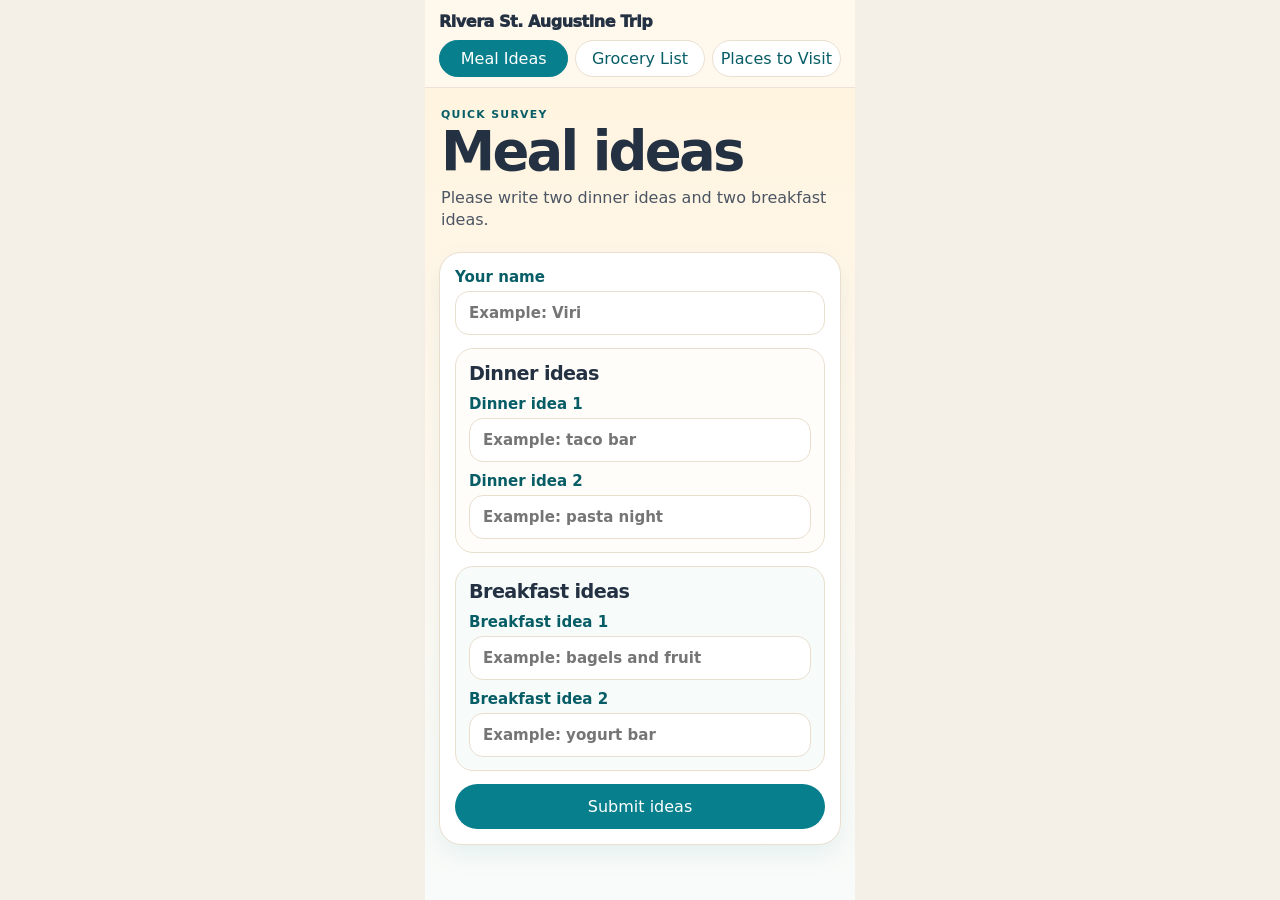
==== index.html @ d0455b71 "Initial Rivera St Augustine trip planner" ====
<!doctype html>
<html lang="en">
<head>
  <meta charset="utf-8" />
  <meta name="viewport" content="width=device-width, initial-scale=1" />
  <title>Rivera St. Augustine Trip</title>
  <link rel="stylesheet" href="styles.css" />
</head>
<body>
  <main class="app">
    <header class="site-header">
      <div class="site-title">Rivera St. Augustine Trip</div>
      <nav class="tabs" aria-label="Trip planner sections">
        <button class="tab active" type="button" data-tab="meal-ideas" aria-current="page">Meal Ideas</button>
        <button class="tab" type="button" data-tab="grocery-list">Grocery List</button>
        <button class="tab" type="button" data-tab="places-to-visit">Places to Visit</button>
      </nav>
    </header>

    <div id="meal-ideas" class="page active-page">
      <section class="hero">
        <p class="eyebrow">Quick survey</p>
        <h1>Meal ideas</h1>
        <p>Please write two dinner ideas and two breakfast ideas.</p>
      </section>

      <section class="card form-card">
        <form id="ideaForm" class="stack">
          <label>Your name
            <input id="personName" autocomplete="name" placeholder="Example: Viri" />
          </label>

          <div class="mini-section dinner-box">
            <h2>Dinner ideas</h2>
            <label>Dinner idea 1
              <input id="dinnerOne" placeholder="Example: taco bar" />
            </label>
            <label>Dinner idea 2
              <input id="dinnerTwo" placeholder="Example: pasta night" />
            </label>
          </div>

          <div class="mini-section breakfast-box">
            <h2>Breakfast ideas</h2>
            <label>Breakfast idea 1
              <input id="breakfastOne" placeholder="Example: bagels and fruit" />
            </label>
            <label>Breakfast idea 2
              <input id="breakfastTwo" placeholder="Example: yogurt bar" />
            </label>
          </div>

          <button type="submit">Submit ideas</button>
          <p id="saveMessage" class="save-message" hidden>Thank you — your ideas were saved on this phone.</p>
        </form>
      </section>
    </div>

    <div id="grocery-list" class="page" hidden>
      <section class="hero compact-hero">
        <p class="eyebrow">Coming next</p>
        <h1>Grocery list</h1>
        <p>This will become the shopping checklist after the meals are chosen.</p>
      </section>

      <section class="card grocery-card">
        <div id="groceryChecklist" class="grocery-checklist"></div>
      </section>
    </div>

    <div id="places-to-visit" class="page" hidden>
      <section class="hero compact-hero">
        <p class="eyebrow">Things to do</p>
        <h1>Places to visit</h1>
        <p>Suggest touristy places or activities we may want to do besides the beach.</p>
      </section>

      <section class="card form-card">
        <form id="placesForm" class="stack">
          <label>Your name
            <input id="placePersonName" autocomplete="name" placeholder="Example: Viri" />
          </label>
          <div class="mini-section places-box">
            <h2>Suggestions</h2>
            <label>Place or activity 1
              <input id="placeOne" placeholder="Example: lighthouse" />
            </label>
            <label>Place or activity 2
              <input id="placeTwo" placeholder="Example: old town trolley" />
            </label>
          </div>
          <button type="submit">Submit places</button>
          <p id="placesSaveMessage" class="save-message" hidden>Thank you — your places were saved on this phone.</p>
        </form>
      </section>

      <section class="card places-list-card">
        <div class="section-head">
          <div>
            <p class="eyebrow">Already suggested</p>
            <h2>Places & activities</h2>
          </div>
          <span id="placesCount" class="pill soft">0 ideas</span>
        </div>
        <div id="placesList" class="places-list"></div>
      </section>
    </div>
  </main>

  <script src="script.js"></script>
</body>
</html>
---- styles.css ----
:root {
  --bg: #fff8ee;
  --card: #ffffff;
  --ink: #233142;
  --muted: #6b7280;
  --line: #eadfce;
  --sea: #087f8c;
  --sea-dark: #075d66;
  --soft: #f7fbfa;
  font-family: Inter, ui-sans-serif, system-ui, -apple-system, BlinkMacSystemFont, "Segoe UI", sans-serif;
}
* { box-sizing: border-box; }
body {
  margin: 0;
  background: linear-gradient(180deg, #fff3dc 0%, var(--bg) 52%, #f8fbfa 100%);
  color: var(--ink);
}
.app {
  width: min(430px, 100%);
  margin: 0 auto;
  padding: 18px 14px 32px;
}
.site-header {
  position: sticky;
  top: 0;
  z-index: 5;
  margin: -18px -14px 10px;
  padding: 12px 14px 10px;
  background: rgba(255, 248, 238, .94);
  backdrop-filter: blur(10px);
  border-bottom: 1px solid rgba(234, 223, 206, .8);
}
.site-title {
  font-weight: 950;
  letter-spacing: -.03em;
  margin-bottom: 9px;
}
.tabs {
  display: grid;
  grid-template-columns: repeat(3, 1fr);
  gap: 7px;
}
.tab {
  text-align: center;
  text-decoration: none;
  border-radius: 999px;
  padding: 8px 6px;
  font-weight: 900;
  font-size: .82rem;
  border: 1px solid var(--line);
  background: white;
  color: var(--sea-dark);
  font: inherit;
  cursor: pointer;
}
.tab.active {
  background: var(--sea);
  color: white;
  border-color: var(--sea);
}
.tab.disabled {
  color: #9a8f80;
  background: #fffaf1;
}
.hero { padding: 10px 2px 12px; }
.eyebrow {
  margin: 0 0 6px;
  color: var(--sea-dark);
  text-transform: uppercase;
  letter-spacing: .12em;
  font-size: .68rem;
  font-weight: 900;
}
h1 { margin: 0; font-size: clamp(2.45rem, 14vw, 3.4rem); line-height: .92; letter-spacing: -.05em; }
.hero p:not(.eyebrow) {
  margin: 10px 0 0;
  color: #4b5563;
  line-height: 1.35;
  font-size: 1rem;
}
.card {
  background: var(--card);
  border: 1px solid var(--line);
  border-radius: 22px;
  padding: 15px;
  margin: 10px 0;
  box-shadow: 0 10px 24px rgba(8, 127, 140, .08);
}
.stack { display: grid; gap: 13px; }
.mini-section {
  display: grid;
  gap: 10px;
  padding: 13px;
  border: 1px solid var(--line);
  border-radius: 18px;
  background: #fffdf9;
}
.breakfast-box { background: var(--soft); }
h2 { margin: 0; font-size: 1.2rem; letter-spacing: -.03em; }
label {
  display: grid;
  gap: 5px;
  color: var(--sea-dark);
  font-weight: 850;
  font-size: .94rem;
}
input {
  width: 100%;
  border: 1px solid var(--line);
  border-radius: 14px;
  padding: 12px 13px;
  color: var(--ink);
  background: white;
  font: inherit;
  outline: none;
}
input:focus { border-color: var(--sea); box-shadow: 0 0 0 4px rgba(8, 127, 140, .12); }
button {
  border: 0;
  border-radius: 999px;
  background: var(--sea);
  color: white;
  padding: 13px 14px;
  font-weight: 900;
  font: inherit;
  cursor: pointer;
}
button:active { transform: scale(.98); }
.save-message {
  margin: 0;
  padding: 11px 12px;
  border-radius: 14px;
  background: #eef8f6;
  color: var(--sea-dark);
  font-weight: 850;
  line-height: 1.35;
}
.section-head {
  display: flex;
  justify-content: space-between;
  align-items: flex-start;
  gap: 10px;
  margin-bottom: 12px;
}
.pill {
  flex: 0 0 auto;
  border-radius: 999px;
  padding: 5px 9px;
  background: #eef8f6;
  color: var(--sea-dark);
  font-size: .78rem;
  font-weight: 900;
}
.places-box { background: #fffdf9; }
.compact-hero h1 { font-size: clamp(2.1rem, 12vw, 2.9rem); }
.grocery-checklist { display: grid; gap: 12px; }
.grocery-day {
  border: 1px solid var(--line);
  border-radius: 18px;
  padding: 12px;
  background: #fffdf9;
}
.grocery-day h2 { margin: 0 0 10px; font-size: 1.2rem; }
.grocery-meal {
  border-top: 1px solid var(--line);
  padding-top: 10px;
  margin-top: 10px;
}
.grocery-meal:first-of-type { border-top: 0; padding-top: 0; margin-top: 0; }
.meal-head {
  display: flex;
  justify-content: space-between;
  align-items: center;
  gap: 10px;
  margin-bottom: 8px;
}
.meal-head h3 { margin: 0; font-size: 1rem; }
.add-item {
  padding: 8px 10px;
  font-size: .85rem;
  background: #eef8f6;
  color: var(--sea-dark);
}
.checklist { display: grid; gap: 7px; }
.empty-list { margin: 0; color: var(--muted); font-size: .9rem; }
.check-row {
  display: grid;
  grid-template-columns: auto 1fr auto;
  align-items: center;
  gap: 8px;
  color: var(--ink);
  background: white;
  border: 1px solid var(--line);
  border-radius: 13px;
  padding: 8px;
}
.check-row input { width: 18px; height: 18px; padding: 0; }
.places-list { display: grid; gap: 8px; }
.place-row {
  display: grid;
  grid-template-columns: 1fr auto;
  gap: 10px;
  align-items: center;
  border: 1px solid var(--line);
  border-radius: 15px;
  padding: 10px 11px;
  background: #fffdf9;
}
.place-row strong { display: block; font-size: 1rem; margin-bottom: 2px; }
.place-row span { color: var(--muted); font-size: .86rem; }
.icon { width: 30px; height: 30px; padding: 0; background: #ffe5e2; color: #b8443b; }
@media (min-width: 520px) {
  body { background: #f4efe7; }
  .app { background: linear-gradient(180deg, #fff3dc 0%, var(--bg) 52%, #f8fbfa 100%); min-height: 100vh; }
}
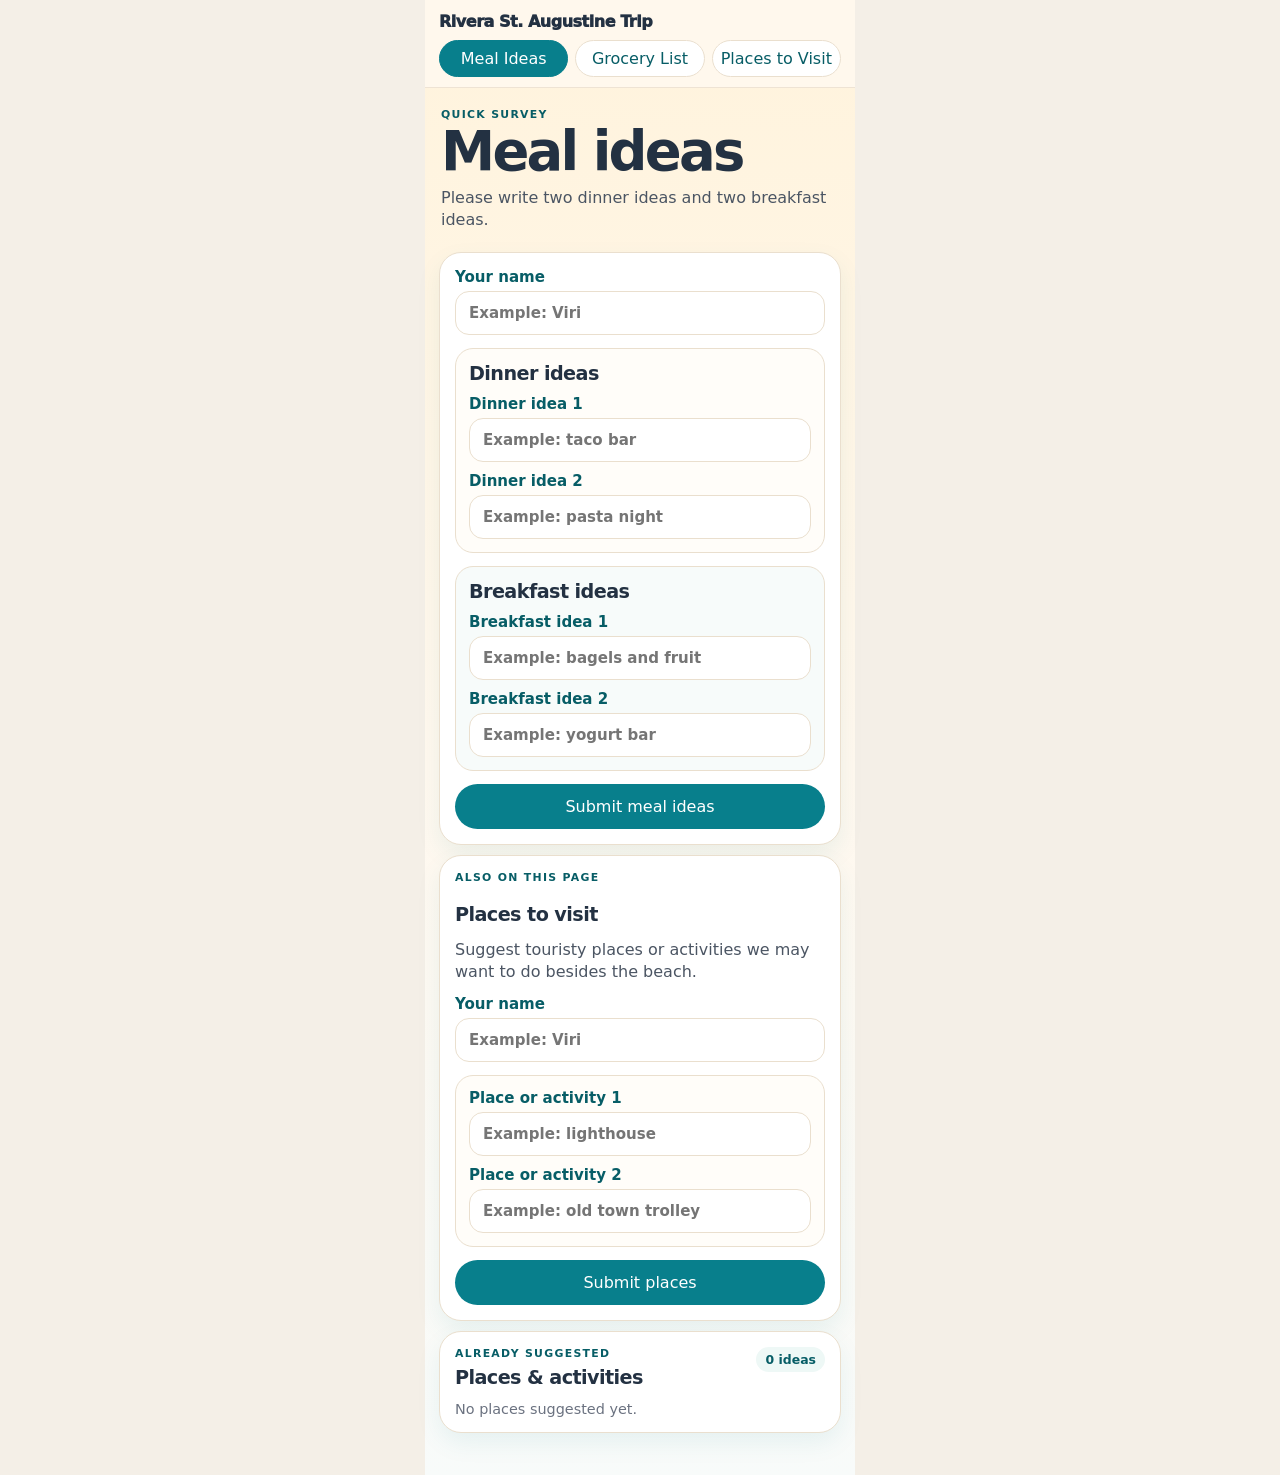
==== commit 236f27d1: "Move places survey under meal ideas" ====
--- a/index.html
+++ b/index.html
@@ -50,38 +50,20 @@
             </label>
           </div>
 
-          <button type="submit">Submit ideas</button>
-          <p id="saveMessage" class="save-message" hidden>Thank you — your ideas were saved on this phone.</p>
+          <button type="submit">Submit meal ideas</button>
+          <p id="saveMessage" class="save-message" hidden>Thank you — your meal ideas were saved on this phone.</p>
         </form>
-      </section>
-    </div>
-
-    <div id="grocery-list" class="page" hidden>
-      <section class="hero compact-hero">
-        <p class="eyebrow">Coming next</p>
-        <h1>Grocery list</h1>
-        <p>This will become the shopping checklist after the meals are chosen.</p>
-      </section>
-
-      <section class="card grocery-card">
-        <div id="groceryChecklist" class="grocery-checklist"></div>
-      </section>
-    </div>
-
-    <div id="places-to-visit" class="page" hidden>
-      <section class="hero compact-hero">
-        <p class="eyebrow">Things to do</p>
-        <h1>Places to visit</h1>
-        <p>Suggest touristy places or activities we may want to do besides the beach.</p>
       </section>
 
       <section class="card form-card">
         <form id="placesForm" class="stack">
+          <p class="eyebrow">Also on this page</p>
+          <h2>Places to visit</h2>
+          <p class="helper-text">Suggest touristy places or activities we may want to do besides the beach.</p>
           <label>Your name
             <input id="placePersonName" autocomplete="name" placeholder="Example: Viri" />
           </label>
           <div class="mini-section places-box">
-            <h2>Suggestions</h2>
             <label>Place or activity 1
               <input id="placeOne" placeholder="Example: lighthouse" />
             </label>
@@ -105,6 +87,31 @@
         <div id="placesList" class="places-list"></div>
       </section>
     </div>
+
+    <div id="grocery-list" class="page" hidden>
+      <section class="hero compact-hero">
+        <p class="eyebrow">Coming next</p>
+        <h1>Grocery list</h1>
+        <p>This will become the shopping checklist after the meals are chosen.</p>
+      </section>
+
+      <section class="card grocery-card">
+        <div id="groceryChecklist" class="grocery-checklist"></div>
+      </section>
+    </div>
+
+    <div id="places-to-visit" class="page" hidden>
+      <section class="hero compact-hero">
+        <p class="eyebrow">After we decide</p>
+        <h1>Places to visit</h1>
+        <p>This tab will hold the finalized places and activity plan later. For now, the suggestions survey is under Meal Ideas.</p>
+      </section>
+
+      <section class="card muted-card">
+        <h2>Nothing finalized yet</h2>
+        <p>Once everyone gives ideas, we can move the chosen places here.</p>
+      </section>
+    </div>
   </main>
 
   <script src="script.js"></script>
--- a/styles.css
+++ b/styles.css
@@ -135,6 +135,13 @@
   font-weight: 850;
   line-height: 1.35;
 }
+.helper-text,
+.muted-card p {
+  margin: 0;
+  color: #4b5563;
+  line-height: 1.35;
+}
+.muted-card { background: #f7fbfa; }
 .section-head {
   display: flex;
   justify-content: space-between;
